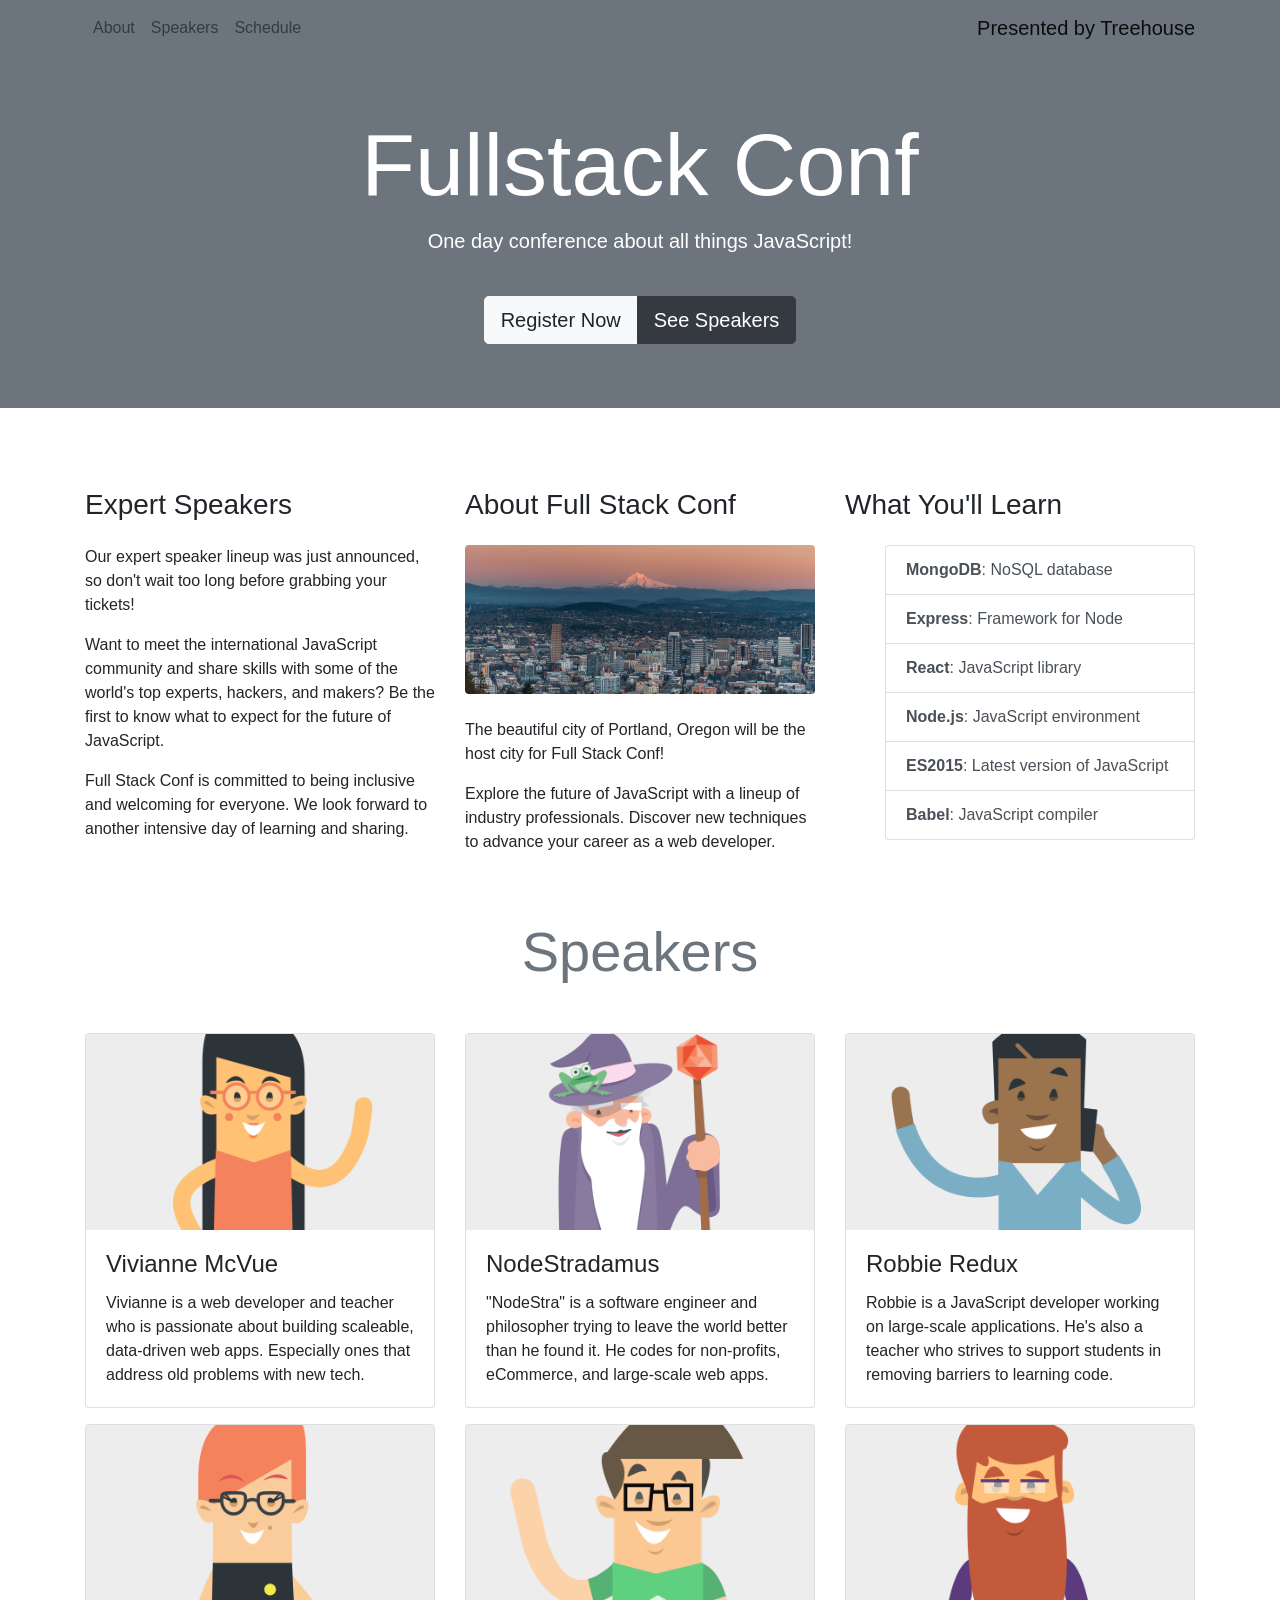
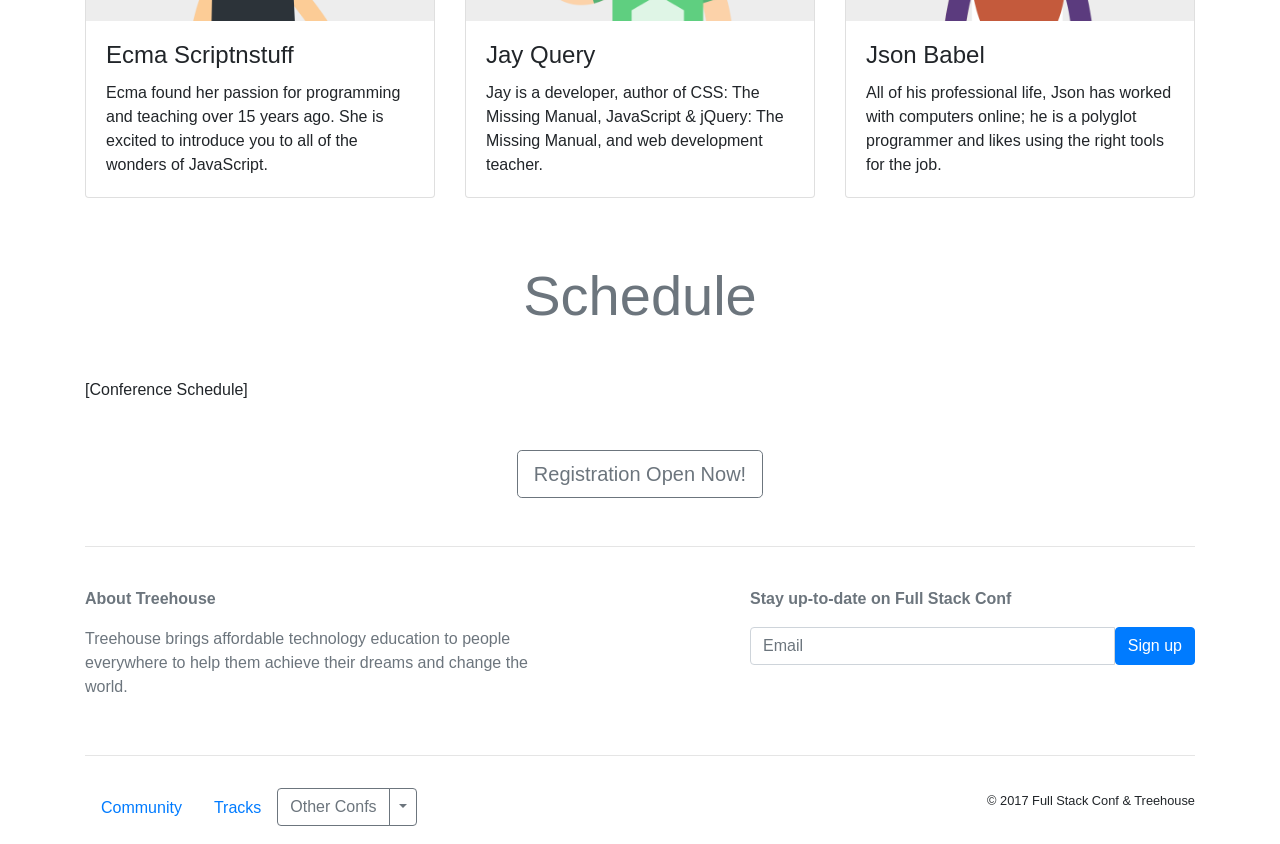
==== index.html @ 9e85b277 "add header & footer nav elements, jumbotron, and speaker cards" ====
<!DOCTYPE html>
<html lang="en">
  <head>
    <title>Full Stack Conf</title>
    <!-- Required meta tags -->
    <meta charset="utf-8">
    <meta name="viewport" content="width=device-width, initial-scale=1, shrink-to-fit=no">
    <link rel="stylesheet" href="https://maxcdn.bootstrapcdn.com/bootstrap/4.0.0/css/bootstrap.min.css" integrity="sha384-Gn5384xqQ1aoWXA+058RXPxPg6fy4IWvTNh0E263XmFcJlSAwiGgFAW/dAiS6JXm" crossorigin="anonymous">
  </head>
  <body>
    <!-- Navbar -->
    <nav class="navbar navbar-expand-lg navbar-light bg-secondary fixed-top">
      <div class="container">
        <a class="navbar-brand order-1 mr-0" href="https://www.teamtreehouse.com" target="_blank">Presented by Treehouse</a>
        <button class="navbar-toggler" type="button" data-toggle="collapse" data-target="#navbarNavAltMarkup" aria-controls="navbarNavAltMarkup" aria-expanded="false" aria-label="Toggle navigation">
          <span class="navbar-toggler-icon"></span>
        </button>
        <div class="collapse navbar-collapse" id="navbarNavAltMarkup">
          <div class="navbar-nav">
            <a class="nav-link" href="#about">About <span class="sr-only">(current)</span></a>
            <a class="nav-link" href="#speakers">Speakers</a>
            <a class="nav-link" href="#schedule">Schedule</a>
          </div>
        </div>
      </div>
    </nav>
    <!-- /navbar -->

    <!-- Jumbotron -->
    <div class="jumbotron jumbotron-fluid bg-secondary text-white">
      <div class="container text-sm-center pt-5">
        <h1 class="display-2">Fullstack Conf</h1>
        <p class="lead">One day conference about all things JavaScript!</p>
        <div class="btn-group mt-4" role="group" aria-label="Callout Butotns">
          <button type="button" class="btn btn-light btn-lg">Register Now</button>
          <a href="#speakers" class="btn btn-dark btn-lg">See Speakers</a>
        </div>
      </div>
    </div>
    <!-- /jumbotron -->

    <div class="container pt-5">
      <!-- About -->
      <div class="row" id="about">
        <div class="col-lg order-lg-2">
          <h3 class="mb-4">About Full Stack Conf</h3>
          <img class="mb-4 img-fluid rounded d-none d-sm-block" src="img/pdx.jpg" alt="portland, or">
          <p>The beautiful city of Portland, Oregon will be the host city for Full Stack Conf!</p>
          <p>Explore the future of JavaScript with a lineup of industry professionals. Discover new techniques to advance your career as a web developer.</p>
        </div>
        <div class="col-lg order-lg-1">
          <h3 class="mb-4">Expert Speakers</h3>
          <p>Our expert speaker lineup was just announced, so don't wait too long before grabbing your tickets!</p>
          <p>Want to meet the international JavaScript community and share skills with some of the world's top experts, hackers, and makers? Be the first to know what to expect for the future of JavaScript.</p>
          <p>Full Stack Conf is committed to being inclusive and welcoming for everyone. We look forward to another intensive day of learning and sharing.</p>
        </div>
        <div class="col-lg order-lg-3">
          <h3 class="mb-4">What You'll Learn</h3>
          <ul>
            <div class="list-group">
              <a href="#" class="list-group-item list-group-item-action"><strong>MongoDB</strong>: NoSQL database</a>
              <a href="#" class="list-group-item list-group-item-action"><strong>Express</strong>: Framework for Node</a>
              <a href="#" class="list-group-item list-group-item-action"><strong>React</strong>: JavaScript library</a>
              <a href="#" class="list-group-item list-group-item-action"><strong>Node.js</strong>: JavaScript environment</a>
              <a href="#" class="list-group-item list-group-item-action"><strong>ES2015</strong>: Latest version of JavaScript</a>
              <a href="#" class="list-group-item list-group-item-action"><strong>Babel</strong>: JavaScript compiler</a>
            </div>
          </ul>
        </div>
      </div> <!-- /about -->

      <!-- Speakers -->
      <h1 id="speakers" class="display-4 text-center text-muted my-5">Speakers</h1>
      <div class="row">
        <div class="col-md-6 col-lg-4">
          <div class="card mb-3">
            <img src="img/vivianne.png" class="card-img-top" alt="vivianne">
            <div class="card-body">
              <h4 class="card-title">Vivianne McVue</h5>
              <p class="card-text">Vivianne is a web developer and teacher who is passionate about building scaleable, data-driven web apps. Especially ones that address old problems with new tech.</p>
            </div>
          </div>
        </div>
      
        <div class="col-md-6 col-lg-4">
          <div class="card mb-3">
            <img src="img/nodestradamus.png" class="card-img-top" alt="nodestradamus">
            <div class="card-body">
              <h4 class="card-title">NodeStradamus</h4>
              <p class="card-text">"NodeStra" is a software engineer and philosopher trying to leave the world better than he found it. He codes for non-profits, eCommerce, and large-scale web apps.</p>
            </div>
          </div>
        </div>
      
        <div class="col-md-6 col-lg-4">
          <div class="card mb-3">
            <img src="img/robbie.png" class="card-img-top" alt="robbie">
            <div class="card-body">
              <h4 class="card-title">Robbie Redux</h4>
              <p class="card-text">Robbie is a JavaScript developer working on large-scale applications. He's also a teacher who strives to support students in removing barriers to learning code.</p>
            </div>
          </div>
        </div>
      
        <div class="col-md-6 col-lg-4">
          <div class="card mb-3">
            <img src="img/ecma.png" class="card-img-top" alt="ecma">
            <div class="card-body">
              <h4 class="card-title">Ecma Scriptnstuff</h4>
              <p class="card-text">Ecma found her passion for programming and teaching over 15 years ago. She is excited to introduce you to all of the wonders of JavaScript.</p>
            </div>
          </div>
        </div>
      
        <div class="col-md-6 col-lg-4">
          <div class="card mb-3">
            <img src="img/jay.png" class="card-img-top" alt="jay">
            <div class="card-body">
              <h4 class="card-title">Jay Query</h4>
              <p class="card-text">Jay is a developer, author of CSS: The Missing Manual, JavaScript &amp; jQuery: The Missing Manual, and web development teacher.</p>
            </div>
          </div>
        </div>
      
        <div class="col-md-6 col-lg-4">
          <div class="card mb-3">
            <img src="img/json.png" class="card-img-top" alt="json">
            <div class="card-body">
              <h4 class="card-title">Json Babel</h4>
              <p class="card-text">All of his professional life, Json has worked with computers online; he is a polyglot programmer and likes using the right tools for the job.</p>
            </div>
          </div>
        </div>
      </div>
      <!-- /speakers -->

      <!-- Schedule -->
      <h1 class="display-4 text-center text-muted my-5">Schedule</h1>
      [Conference Schedule]
      <!-- /schedule -->

      <!-- Callout Button -->
      <button type="button" class="btn btn-outline-secondary btn-lg d-block mx-auto my-5">Registration Open Now!</button>

      <!-- Signup Form -->
      <hr>
      <div class="row py-4 text-muted">
        <div class="col-md col-xl-5">
          <p><strong>About Treehouse</strong></p>
          <p>Treehouse brings affordable technology education to people everywhere to help them achieve their dreams and change the world.</p>
        </div>
        <div class="col-md col-xl-5 ml-auto">
          <p><strong>Stay up-to-date on Full Stack Conf</strong></p>
          <div class="input-group">
            <input type="text" class="form-control" placeholder="Email">
            <span class="input-group-btn">
              <button class="btn btn-primary" type="button">Sign up</button>
            </span>
          </div>
        </div>
      </div>
      <hr><!-- /signup form -->

      <!-- Footer -->
      <div class="row py-3">
        <div class="col-md-7">
          <ul class="nav">
            <li class="nav-item">
              <a class="nav-link" href="#">Community</a>
            </li>
            <li class="nav-item">
              <a class="nav-link" href="#">Tracks</a>
            </li>
            <li class="nav-item">
              <div class="btn-group">
                <button type="button" class="btn btn-outline-secondary">Other Confs</button>
                <button type="button" class="btn btn-outline-secondary dropdown-toggle dropdown-toggle-split" data-toggle="dropdown" aria-haspopup="true" aria-expanded="false">
                  <span class="sr-only">Toggle Dropdown</span>
                </button>
                <div class="dropdown-menu">
                  <a class="dropdown-item" href="#">Accessibility Conf</a>
                  <a class="dropdown-item" href="#">CSS & Sass Conf</a>
                  <a class="dropdown-item" href="#">Python Conf</a>
                  <a class="dropdown-item" href="#">React Conf</a>
                </div>
              </div>
            </li>
          </ul>
        </div>
        <div class="col-md text-md-right">
          <small>&copy; 2017 Full Stack Conf &amp; Treehouse</small>
        </div>
      </div>
      <!-- /footer -->
    </div> <!-- /.container -->

    <!-- Optional JavaScript -->
    <!-- jQuery first, then Popper.js, then Bootstrap JS -->
    <script src="https://code.jquery.com/jquery-3.2.1.slim.min.js" integrity="sha384-KJ3o2DKtIkvYIK3UENzmM7KCkRr/rE9/Qpg6aAZGJwFDMVNA/GpGFF93hXpG5KkN" crossorigin="anonymous"></script>
    <script src="https://cdnjs.cloudflare.com/ajax/libs/popper.js/1.12.9/umd/popper.min.js" integrity="sha384-ApNbgh9B+Y1QKtv3Rn7W3mgPxhU9K/ScQsAP7hUibX39j7fakFPskvXusvfa0b4Q" crossorigin="anonymous"></script>
    <script src="https://maxcdn.bootstrapcdn.com/bootstrap/4.0.0/js/bootstrap.min.js" integrity="sha384-JZR6Spejh4U02d8jOt6vLEHfe/JQGiRRSQQxSfFWpi1MquVdAyjUar5+76PVCmYl" crossorigin="anonymous"></script> 
  </body>
</html>
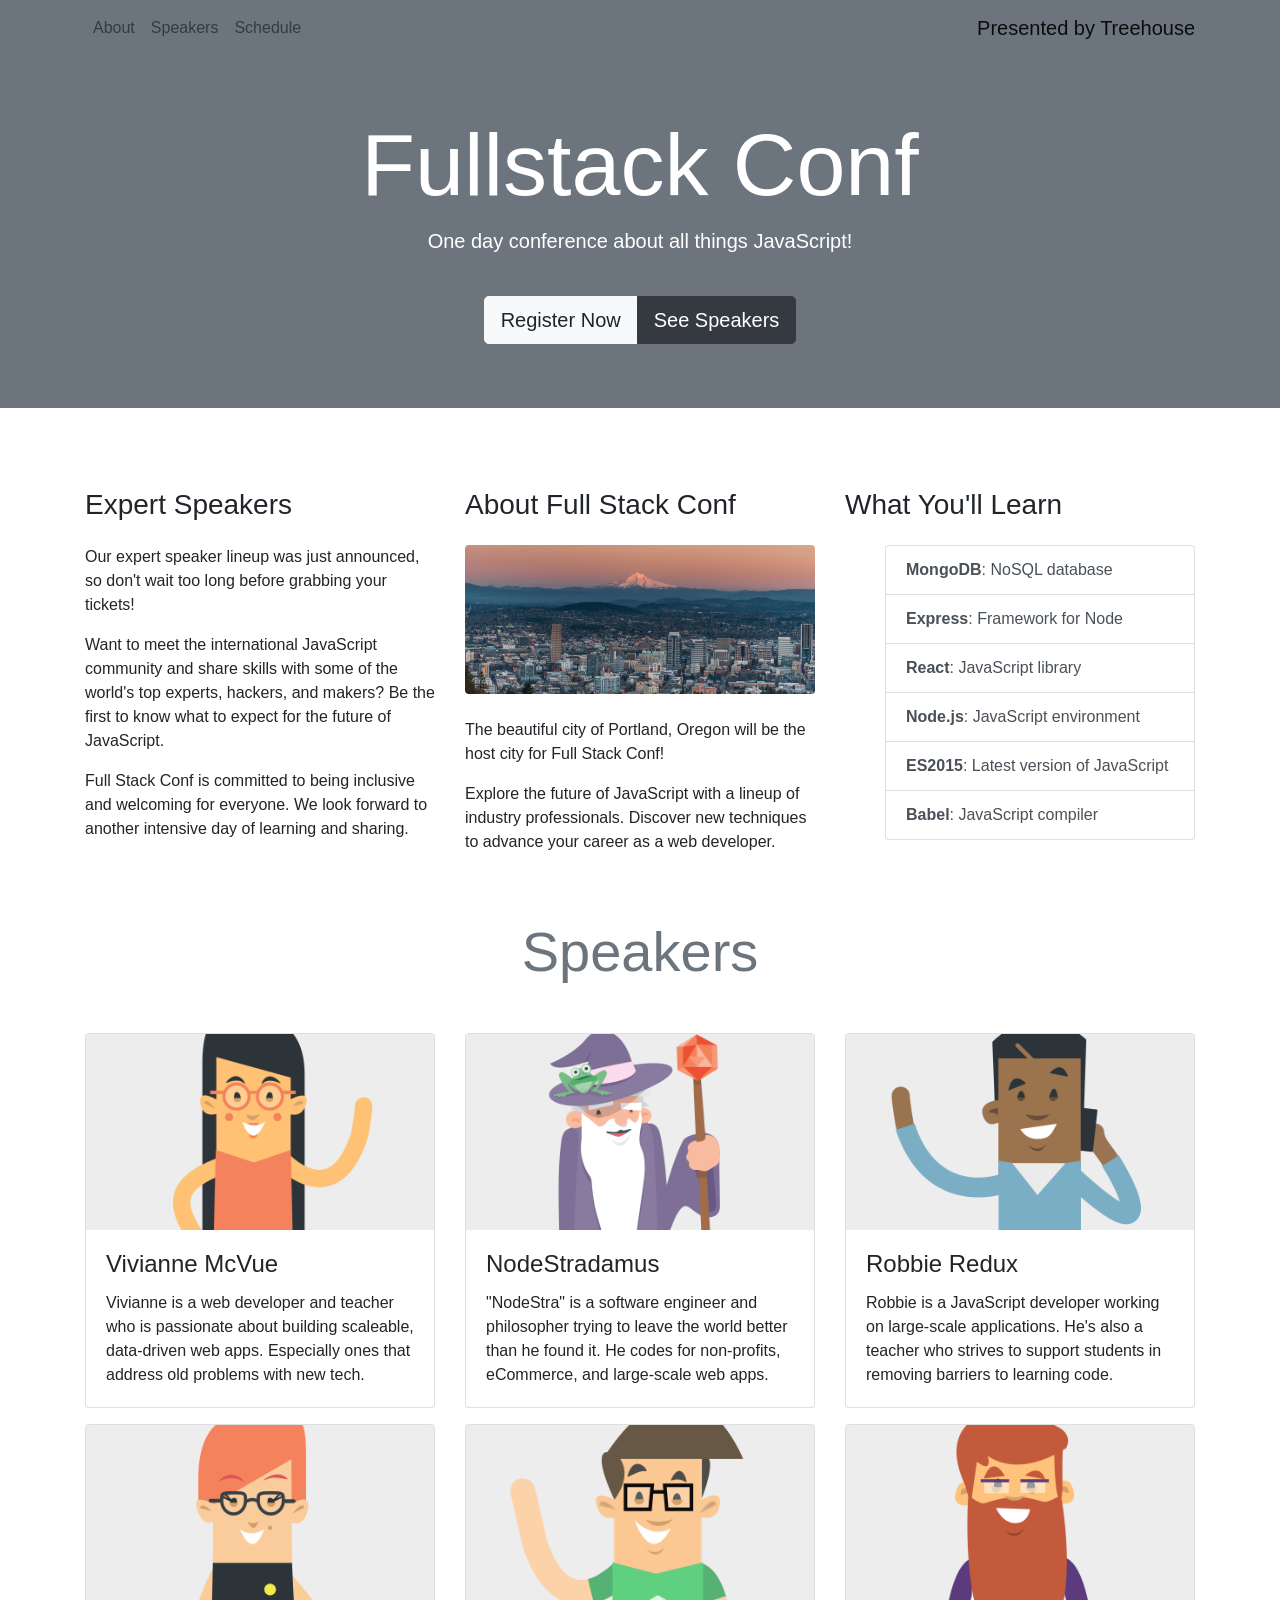
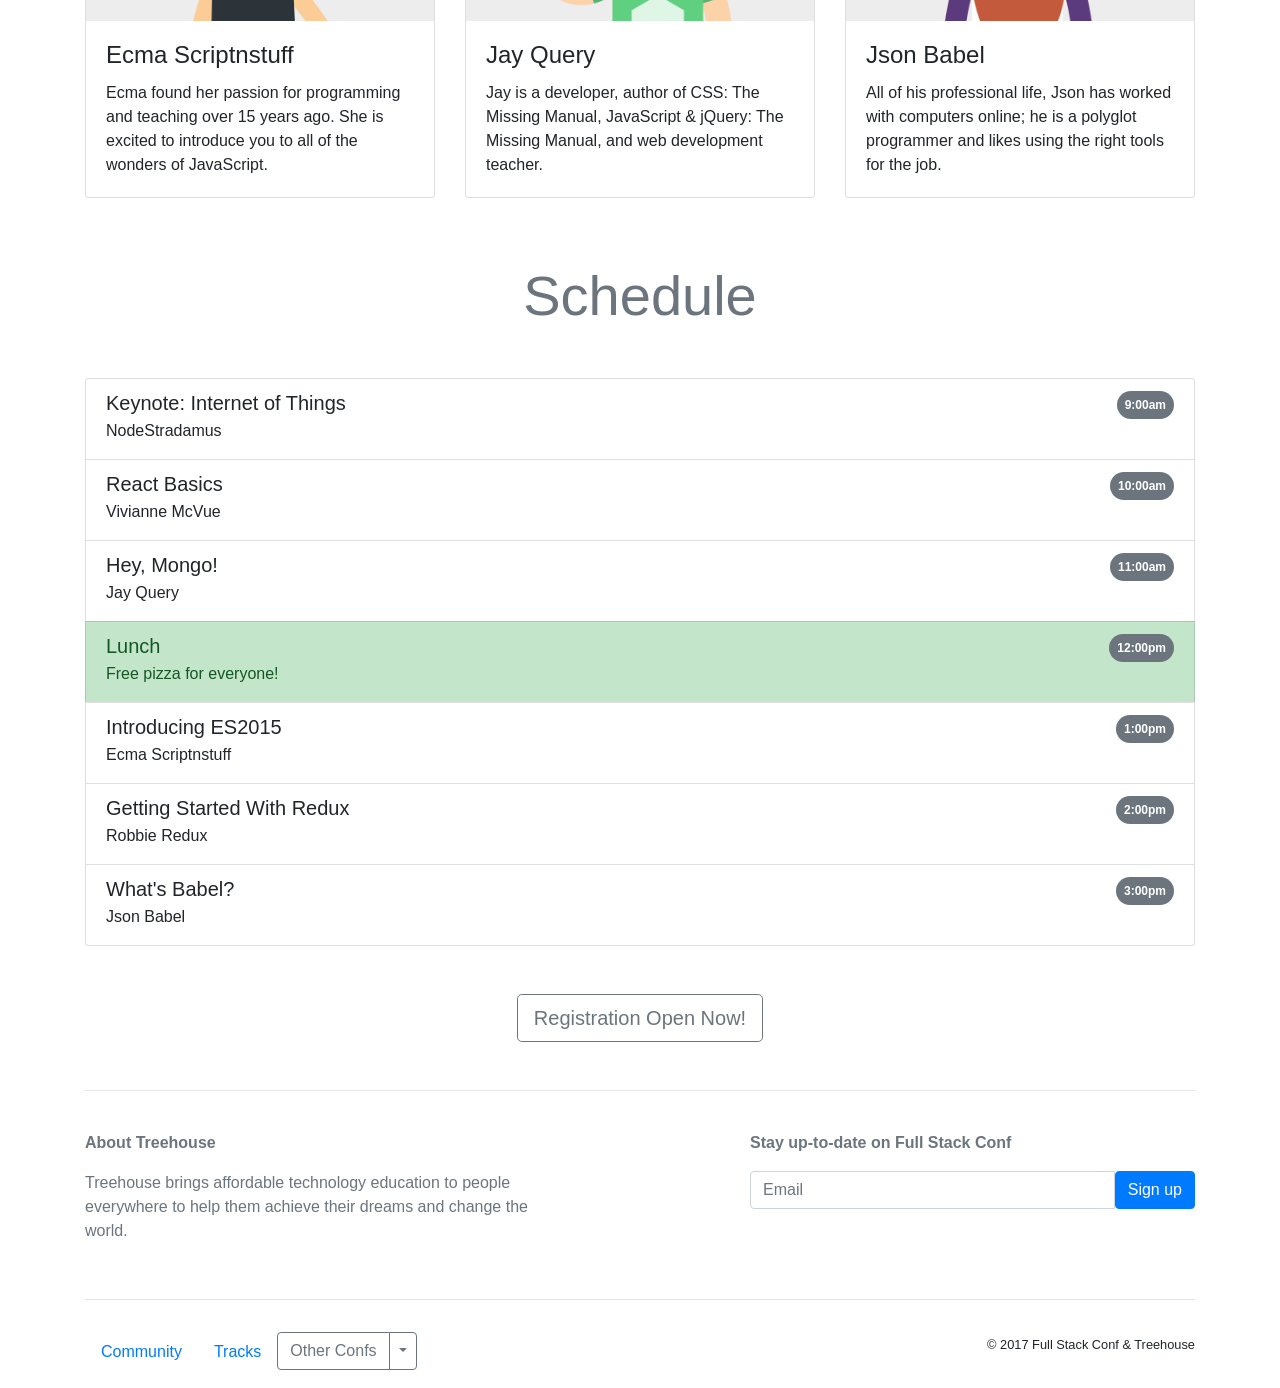
==== commit 9126325d: "add schedule and markup for modal" ====
--- a/index.html
+++ b/index.html
@@ -32,7 +32,7 @@
         <h1 class="display-2">Fullstack Conf</h1>
         <p class="lead">One day conference about all things JavaScript!</p>
         <div class="btn-group mt-4" role="group" aria-label="Callout Butotns">
-          <button type="button" class="btn btn-light btn-lg">Register Now</button>
+          <button type="button" class="btn btn-light btn-lg" data-toggle="modal" data-target="#register">Register Now</button>
           <a href="#speakers" class="btn btn-dark btn-lg">See Speakers</a>
         </div>
       </div>
@@ -136,11 +136,63 @@
 
       <!-- Schedule -->
       <h1 class="display-4 text-center text-muted my-5">Schedule</h1>
-      [Conference Schedule]
+      
+      <ul class="list-group">
+        <li class="list-group-item">
+          <div class="d-flex justify-content-between">
+            <h5 class="mb-1">Keynote: Internet of Things</h5>
+            <span class="badge badge-pill badge-secondary p-2">9:00am</span>
+          </div>
+          <p class="mb-1">NodeStradamus</p>
+        </li>
+        <li class="list-group-item">
+          <div class="d-flex justify-content-between">
+            <h5 class="mb-1">React Basics</h5>
+            <span class="badge badge-pill badge-secondary p-2">10:00am</span>
+          </div>
+          <p class="mb-1">Vivianne McVue</p>
+        </li>
+        <li class="list-group-item">
+          <div class="d-flex justify-content-between">
+            <h5 class="mb-1">Hey, Mongo!</h5>
+            <span class="badge badge-pill badge-secondary p-2">11:00am</span>
+          </div>
+          <p class="mb-1">Jay Query</p>
+        </li>
+        <li class="list-group-item list-group-item-success">
+          <div class="d-flex justify-content-between">
+            <h5 class="mb-1">Lunch</h5>
+            <span class="badge badge-pill badge-secondary p-2">12:00pm</span>
+          </div>
+          <p class="mb-1">Free pizza for everyone!</p>
+        </li>
+        <li class="list-group-item">
+          <div class="d-flex justify-content-between">
+            <h5 class="mb-1">Introducing ES2015</h5>
+            <span class="badge badge-pill badge-secondary p-2">1:00pm</span>
+          </div>
+          <p class="mb-1">Ecma Scriptnstuff</p>
+        </li> 
+        <li class="list-group-item">
+          <div class="d-flex justify-content-between">
+            <h5 class="mb-1">Getting Started With Redux</h5>
+            <span class="badge badge-pill badge-secondary p-2">2:00pm</span>
+          </div>
+          <p class="mb-1">Robbie Redux</p>
+        </li> 
+        <li class="list-group-item">
+          <div class="d-flex justify-content-between">
+            <h5 class="mb-1">What's Babel?</h5>
+            <span class="badge badge-pill badge-secondary p-2">3:00pm</span>
+          </div>
+          <p class="mb-1">Json Babel</p>
+        </li>        
+      </ul>
+      </ul>
       <!-- /schedule -->
 
       <!-- Callout Button -->
-      <button type="button" class="btn btn-outline-secondary btn-lg d-block mx-auto my-5">Registration Open Now!</button>
+      <button type="button" class="btn btn-outline-secondary btn-lg d-block mx-auto my-5" data-toggle="modal" data-target="#register">Registration Open Now!</button>
 
       <!-- Signup Form -->
       <hr>
@@ -194,6 +246,30 @@
       <!-- /footer -->
     </div> <!-- /.container -->
 
+    <!-- =================== 
+         Form Modal
+         ==================== -->
+
+    <div class="modal fade" id="register" tabindex="-1" aria-labelledby="register form" aria-hidden="true">
+    <div class="modal-dialog">
+      <div class="modal-content">
+        <div class="modal-header">
+          <h5 class="modal-title" id="exampleModalLabel">Register for Fullstack Conf</h5>
+          <button type="button" class="close" data-dismiss="modal" aria-label="Close">
+            <span aria-hidden="true">&times;</span>
+          </button>
+        </div>
+        <div class="modal-body">
+          Form Goes Here
+        </div>
+        <div class="modal-footer">
+          <button type="button" class="btn btn-secondary" data-dismiss="modal">Close</button>
+          <button type="button" class="btn btn-primary">Save changes</button>
+        </div>
+      </div>
+    </div>
+  </div>
+
     <!-- Optional JavaScript -->
     <!-- jQuery first, then Popper.js, then Bootstrap JS -->
     <script src="https://code.jquery.com/jquery-3.2.1.slim.min.js" integrity="sha384-KJ3o2DKtIkvYIK3UENzmM7KCkRr/rE9/Qpg6aAZGJwFDMVNA/GpGFF93hXpG5KkN" crossorigin="anonymous"></script>
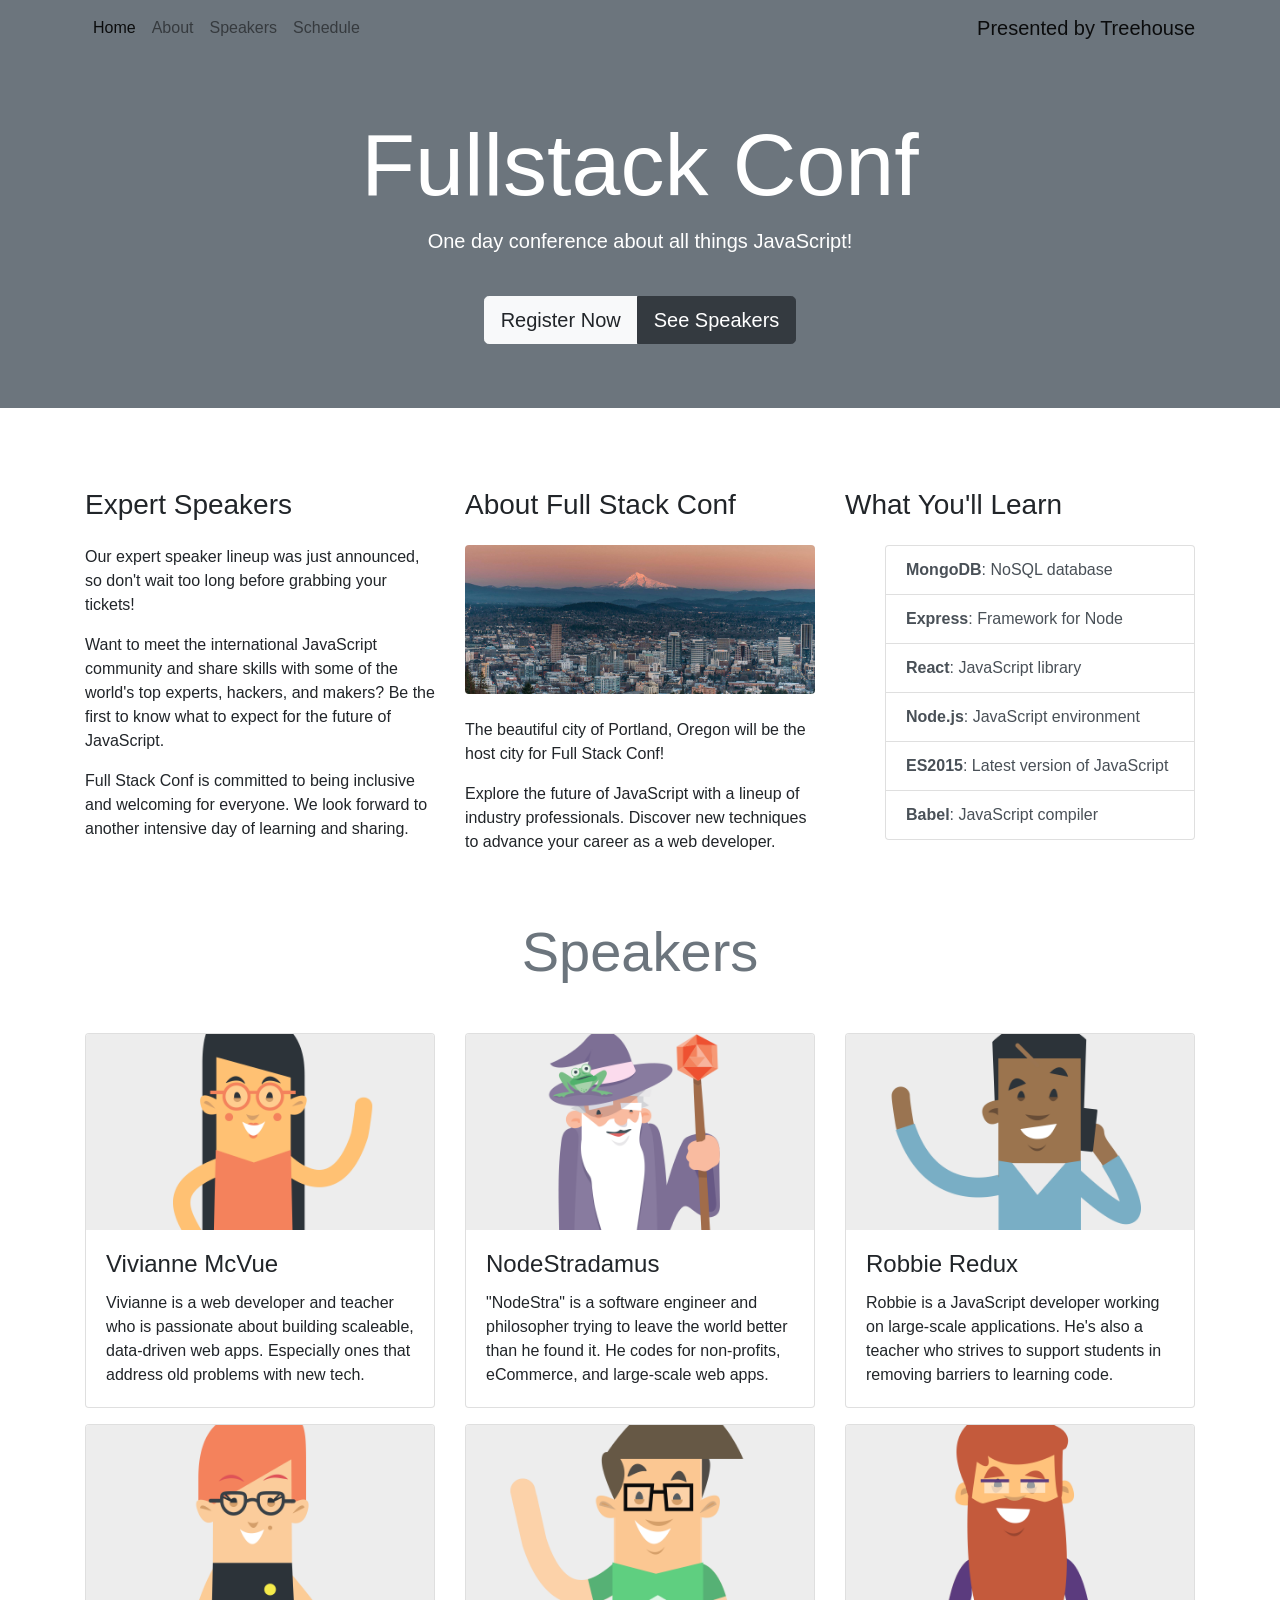
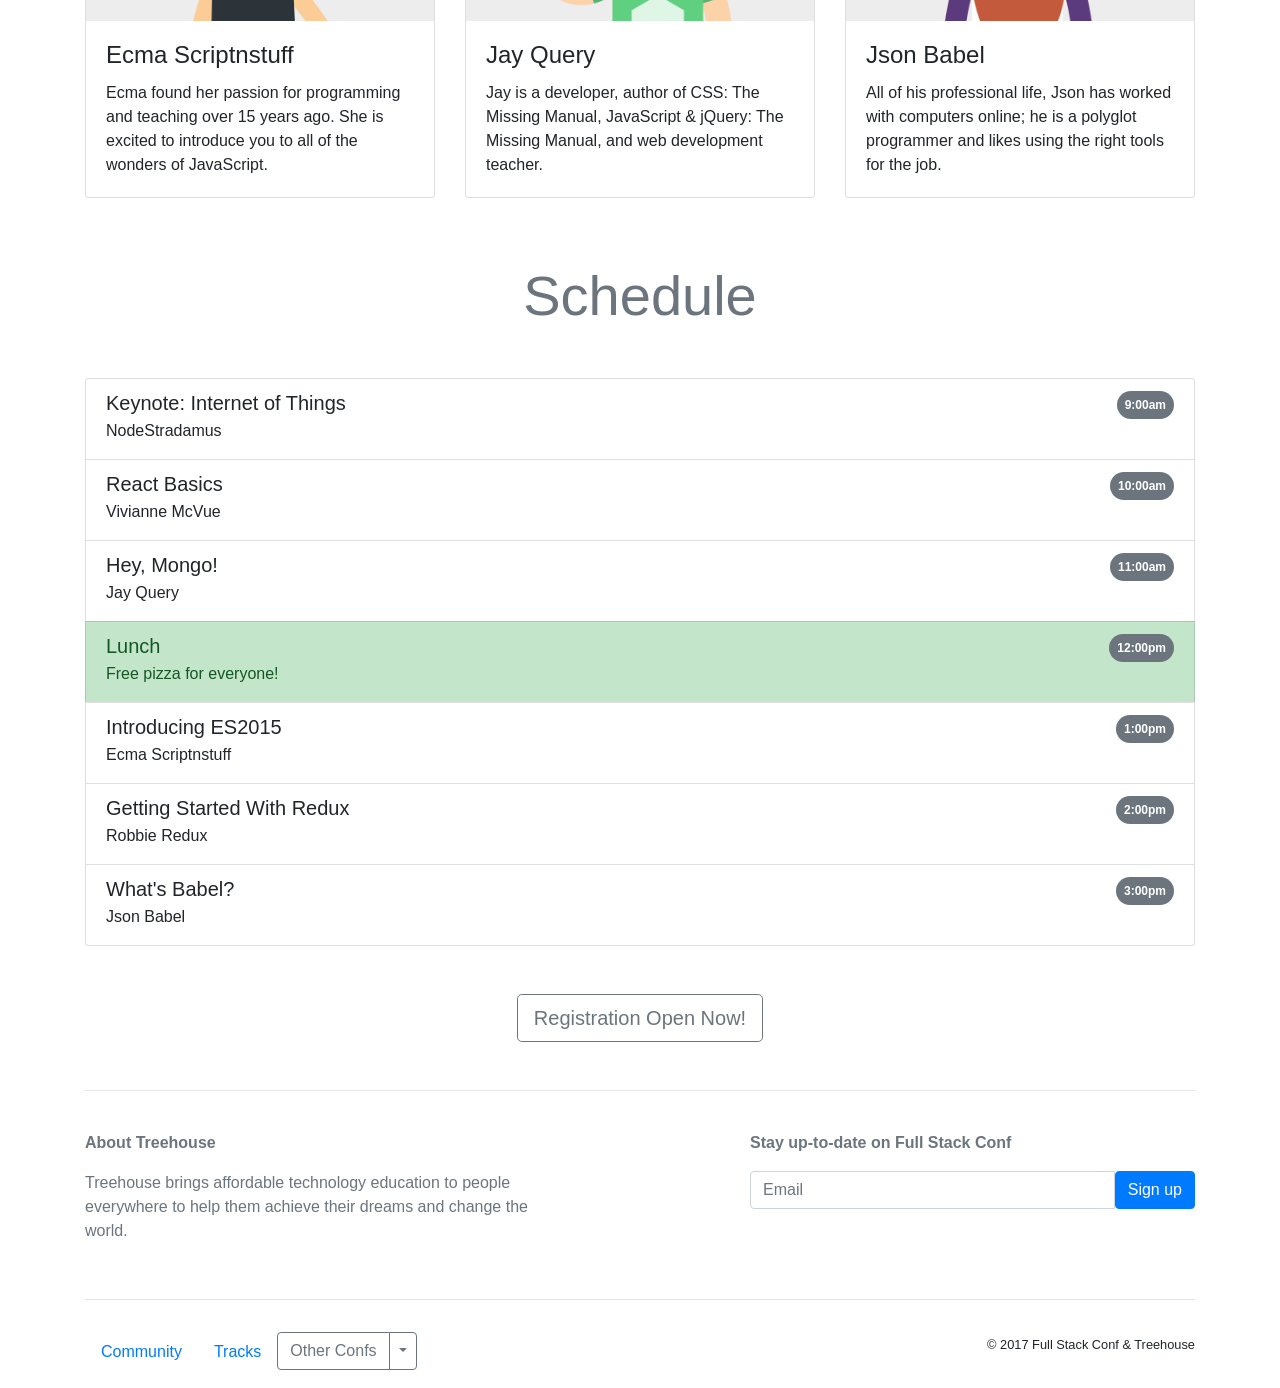
==== commit 93b3c974: "add scrollspy and basic registration inputs" ====
--- a/index.html
+++ b/index.html
@@ -7,7 +7,7 @@
     <meta name="viewport" content="width=device-width, initial-scale=1, shrink-to-fit=no">
     <link rel="stylesheet" href="https://maxcdn.bootstrapcdn.com/bootstrap/4.0.0/css/bootstrap.min.css" integrity="sha384-Gn5384xqQ1aoWXA+058RXPxPg6fy4IWvTNh0E263XmFcJlSAwiGgFAW/dAiS6JXm" crossorigin="anonymous">
   </head>
-  <body>
+  <body id="home" data-spy="scroll" data-target=".navbar" data-offset="100">
     <!-- Navbar -->
     <nav class="navbar navbar-expand-lg navbar-light bg-secondary fixed-top">
       <div class="container">
@@ -17,7 +17,8 @@
         </button>
         <div class="collapse navbar-collapse" id="navbarNavAltMarkup">
           <div class="navbar-nav">
-            <a class="nav-link" href="#about">About <span class="sr-only">(current)</span></a>
+            <a class="nav-link" href="#home">Home<span class="sr-only">(current)</span></a>
+            <a class="nav-link" href="#about">About</a>
             <a class="nav-link" href="#speakers">Speakers</a>
             <a class="nav-link" href="#schedule">Schedule</a>
           </div>
@@ -135,7 +136,7 @@
       <!-- /speakers -->
 
       <!-- Schedule -->
-      <h1 class="display-4 text-center text-muted my-5">Schedule</h1>
+      <h1 id="schedule" class="display-4 text-center text-muted my-5">Schedule</h1>
       
       <ul class="list-group">
         <li class="list-group-item">
@@ -260,11 +261,30 @@
           </button>
         </div>
         <div class="modal-body">
-          Form Goes Here
-        </div>
-        <div class="modal-footer">
-          <button type="button" class="btn btn-secondary" data-dismiss="modal">Close</button>
-          <button type="button" class="btn btn-primary">Save changes</button>
+          <!-- Registration Form -->
+          <form>
+            <h5 class="mb-4">Basic Info</h5>
+            <div class="form-group">
+              <label class="form-control-label sr-only" for="name">Name</label>
+              <input type="text" class="form-control" id="name" placeholder="Name">
+            </div>
+            <div class="form-group">
+              <label class="form-control-label sr-only" for="email">Email</label>
+              <input type="text" class="form-control" id="email" placeholder="Email">
+            </div>
+            <div class="form-group">
+              <label class="form-control-label sr-only" for="role">Role</label>
+              <select id="role" class="form-control custom-select">
+                <option value="" disabled selected>Select your current role...</option>
+                <option value="full stack js developer">Full Stack JavaScript Developer</option>
+                <option value="front end developer">Front End Developer</option>
+                <option value="back end developer">Back End Developer</option>
+                <option value="designer">Designer</option>
+                <option value="student">Student</option> 
+              </select>
+            </div>
+          </form>
+          <!-- /registration form -->
         </div>
       </div>
     </div>
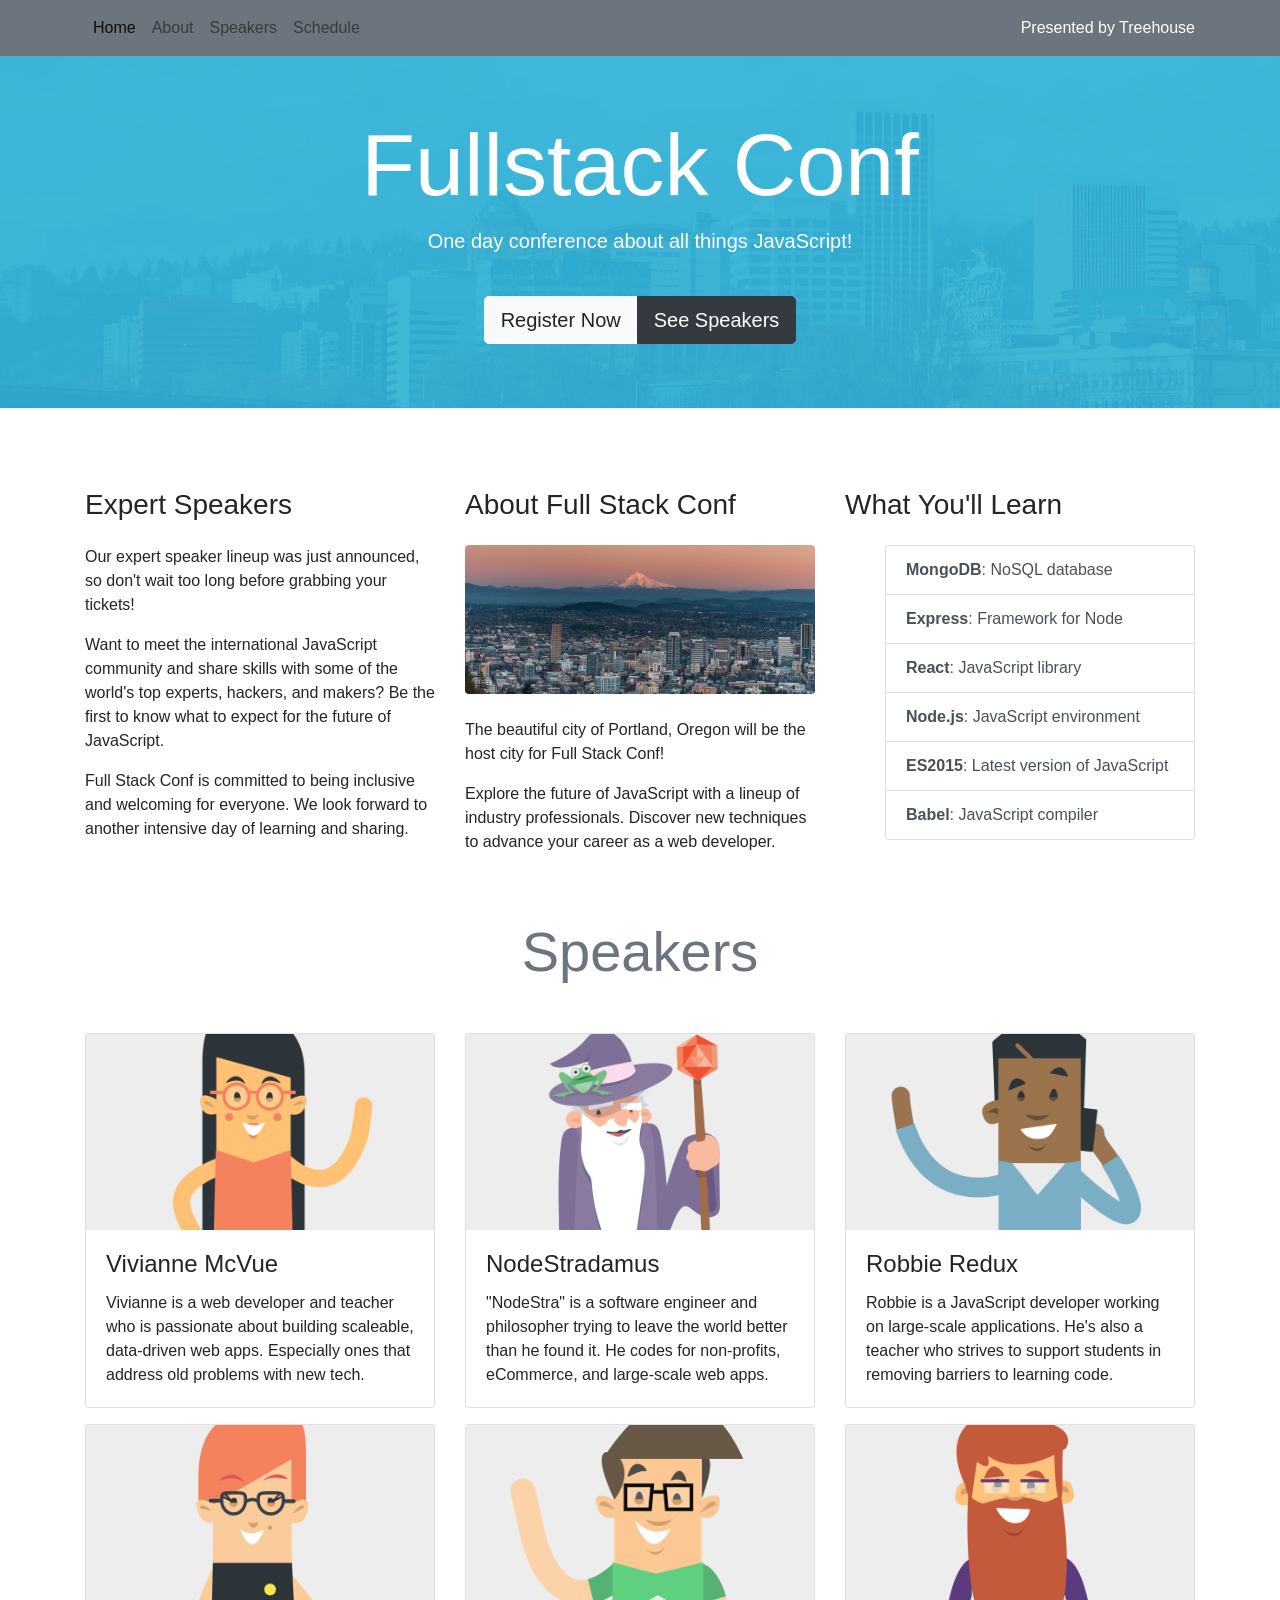
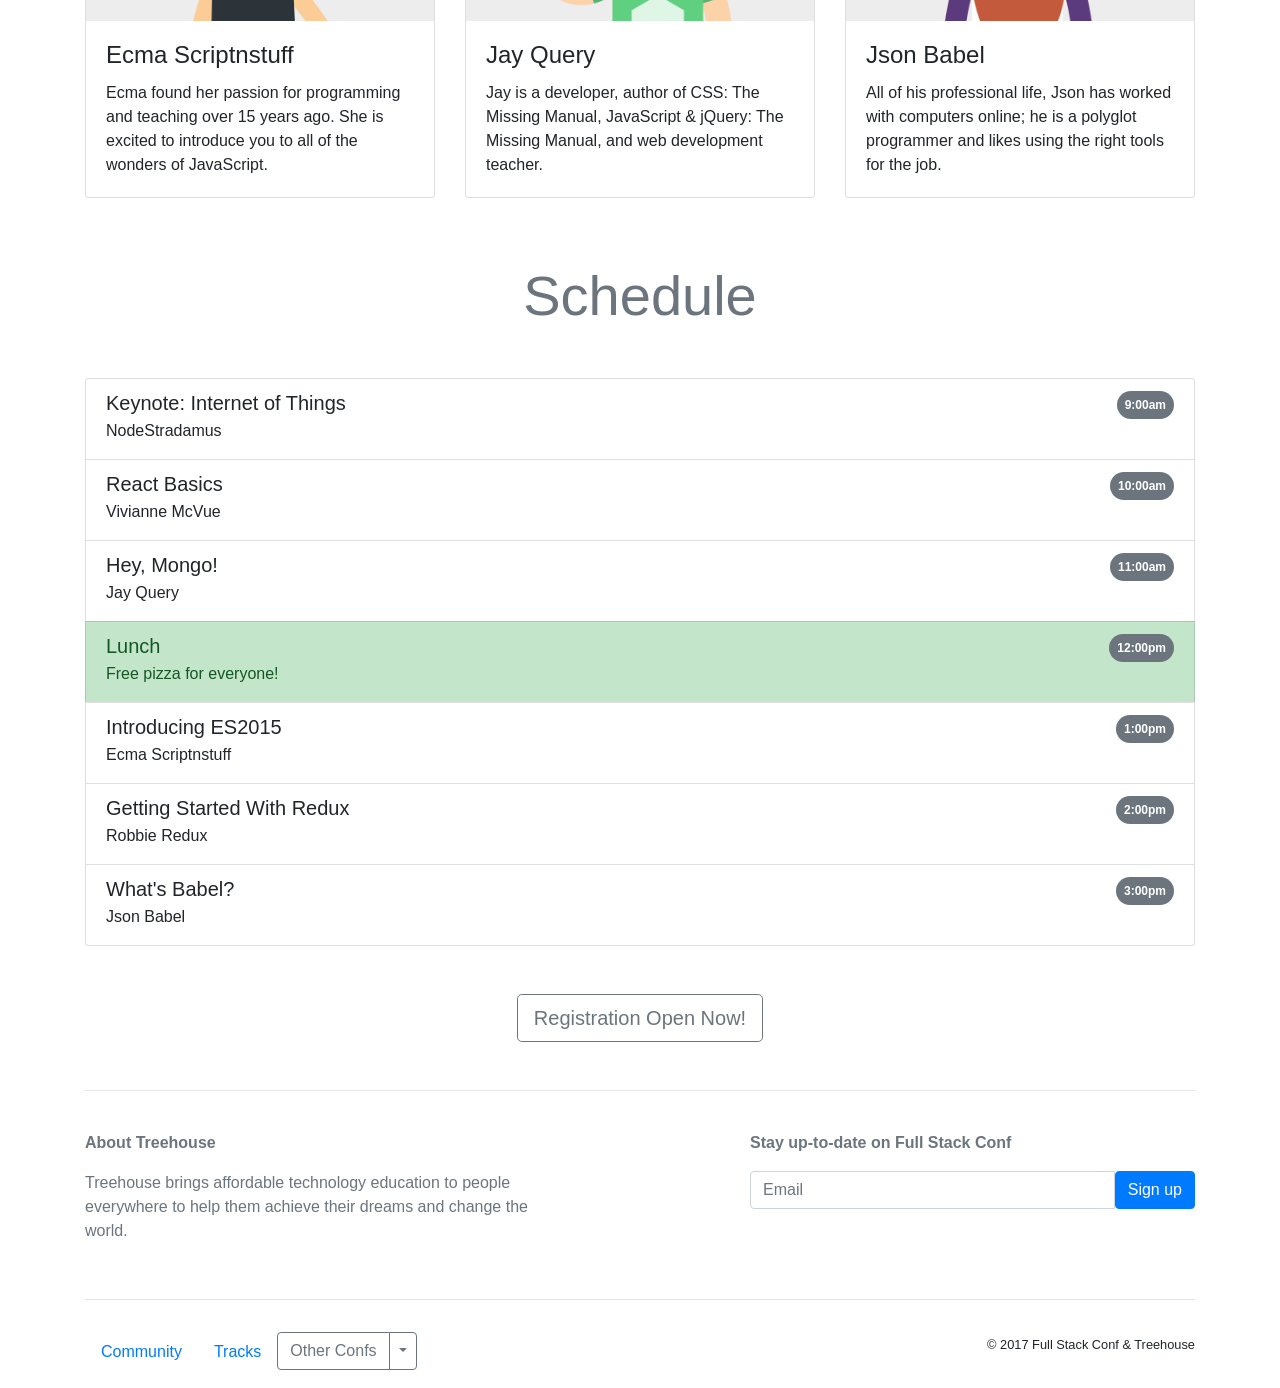
==== commit b91041bd: "add custom css stylesheet" ====
--- a/index.html
+++ b/index.html
@@ -6,6 +6,7 @@
     <meta charset="utf-8">
     <meta name="viewport" content="width=device-width, initial-scale=1, shrink-to-fit=no">
     <link rel="stylesheet" href="https://maxcdn.bootstrapcdn.com/bootstrap/4.0.0/css/bootstrap.min.css" integrity="sha384-Gn5384xqQ1aoWXA+058RXPxPg6fy4IWvTNh0E263XmFcJlSAwiGgFAW/dAiS6JXm" crossorigin="anonymous">
+    <link rel="stylesheet" href="css/custom.css">
   </head>
   <body id="home" data-spy="scroll" data-target=".navbar" data-offset="100">
     <!-- Navbar -->
@@ -254,7 +255,7 @@
     <div class="modal fade" id="register" tabindex="-1" aria-labelledby="register form" aria-hidden="true">
     <div class="modal-dialog">
       <div class="modal-content">
-        <div class="modal-header">
+        <div class="modal-header bg-secondary text-white">
           <h5 class="modal-title" id="exampleModalLabel">Register for Fullstack Conf</h5>
           <button type="button" class="close" data-dismiss="modal" aria-label="Close">
             <span aria-hidden="true">&times;</span>
@@ -263,6 +264,12 @@
         <div class="modal-body">
           <!-- Registration Form -->
           <form>
+            <div class="alert alert-danger alert-dismissible fade show" role="alert">
+              Early Bird registration ends in <strong>2</strong> days!
+              <button type="button" class="close" data-dismiss="alert" aria-label="Close">
+                <span aria-hidden="true">&times;</span>
+              </button>
+            </div>
             <h5 class="mb-4">Basic Info</h5>
             <div class="form-group">
               <label class="form-control-label sr-only" for="name">Name</label>
@@ -283,6 +290,85 @@
                 <option value="student">Student</option> 
               </select>
             </div>
+            
+            <hr class="my-4">
+            <h5 class="mb-4">Which topics are you most interested in?</h5>
+            <div class="form-check">
+              <div class="custom-control custom-checkbox">
+                <input type="checkbox" class="custom-control-input" id="frameworks">
+                <label class="custom-control-label" for="frameworks">JavaScript Frameworks</label>
+              </div>
+              <div class="custom-control custom-checkbox">
+                <input type="checkbox" class="custom-control-input" id="libraries">
+                <label class="custom-control-label" for="libraries">JavaScript Libraries</label>
+              </div>
+              <div class="custom-control custom-checkbox">
+                <input type="checkbox" class="custom-control-input" id="node">
+                <label class="custom-control-label" for="node">Node.js</label>
+              </div>
+              <div class="custom-control custom-checkbox">
+                <input type="checkbox" class="custom-control-input" id="tools">
+                <label class="custom-control-label" for="tools">Build Tools</label>
+              </div>
+              <div class="custom-control custom-checkbox">
+                <input type="checkbox" class="custom-control-input" id="es">
+                <label class="custom-control-label" for="es">EcmaScript2019</label>
+              </div>
+            </div>
+
+            <hr class="mb-4">
+            <h5 class="mb-4">Payment Info</h5>
+
+            <div class="form-row">
+              <div class="col-lg-6 form-group">
+                <label for="cc-num">Card Number:</label>
+                <input class="form-control" id="cc-num" type="text">
+              </div>
+            
+              <div class="col-lg form-group">
+                <label for="zip">Zip Code:</label>
+                <input class="form-control" id="zip" type="text">
+              </div>
+            
+              <div class="col-lg form-group">
+                <label for="cvv">CVV:</label>
+                <input class="form-control" id="cvv" type="text">
+              </div>
+            </div>
+
+            <div class="form-row">
+              <label class="col-lg-12">Expiration Date:</label>
+
+              <div class="form-group col-lg-8">
+                <select class="custom-select form-control" id="exp-month">
+                  <option value="1">1 - January</option>
+                  <option value="2">2 - February</option>
+                  <option value="3">3 - March</option>
+                  <option value="4">4 - April</option>
+                  <option value="5">5 - May</option>
+                  <option value="6">6 - June</option>
+                  <option value="7">7 - July</option>
+                  <option value="8">8 - August</option>
+                  <option value="9">9 - September</option>
+                  <option value="10">10 - October</option>
+                  <option value="11">11 - November</option> 
+                  <option value="12">12 - December</option>
+                </select> 
+              </div>
+
+              <div class="form-group">
+                <select class="custom-select form-control" id="exp-year">
+                  <option value="2016">2016</option>
+                  <option value="2017">2017</option>
+                  <option value="2018">2018</option>
+                  <option value="2019">2019</option>
+                  <option value="2020">2020</option>
+                </select>  
+              </div>
+            </div>
+
+            <hr class="mb-4">
+            <button type="submit" class="btn btn-primary btn-lg">Register</button>
           </form>
           <!-- /registration form -->
         </div>
--- a/css/custom.css
+++ b/css/custom.css
@@ -0,0 +1,9 @@
+.navbar .navbar-brand {
+	color: white;
+	font-size: 1rem;
+}
+
+.jumbotron {
+	background-image: url('../img/jumbo-bg.jpg');
+	background-size: cover;
+}
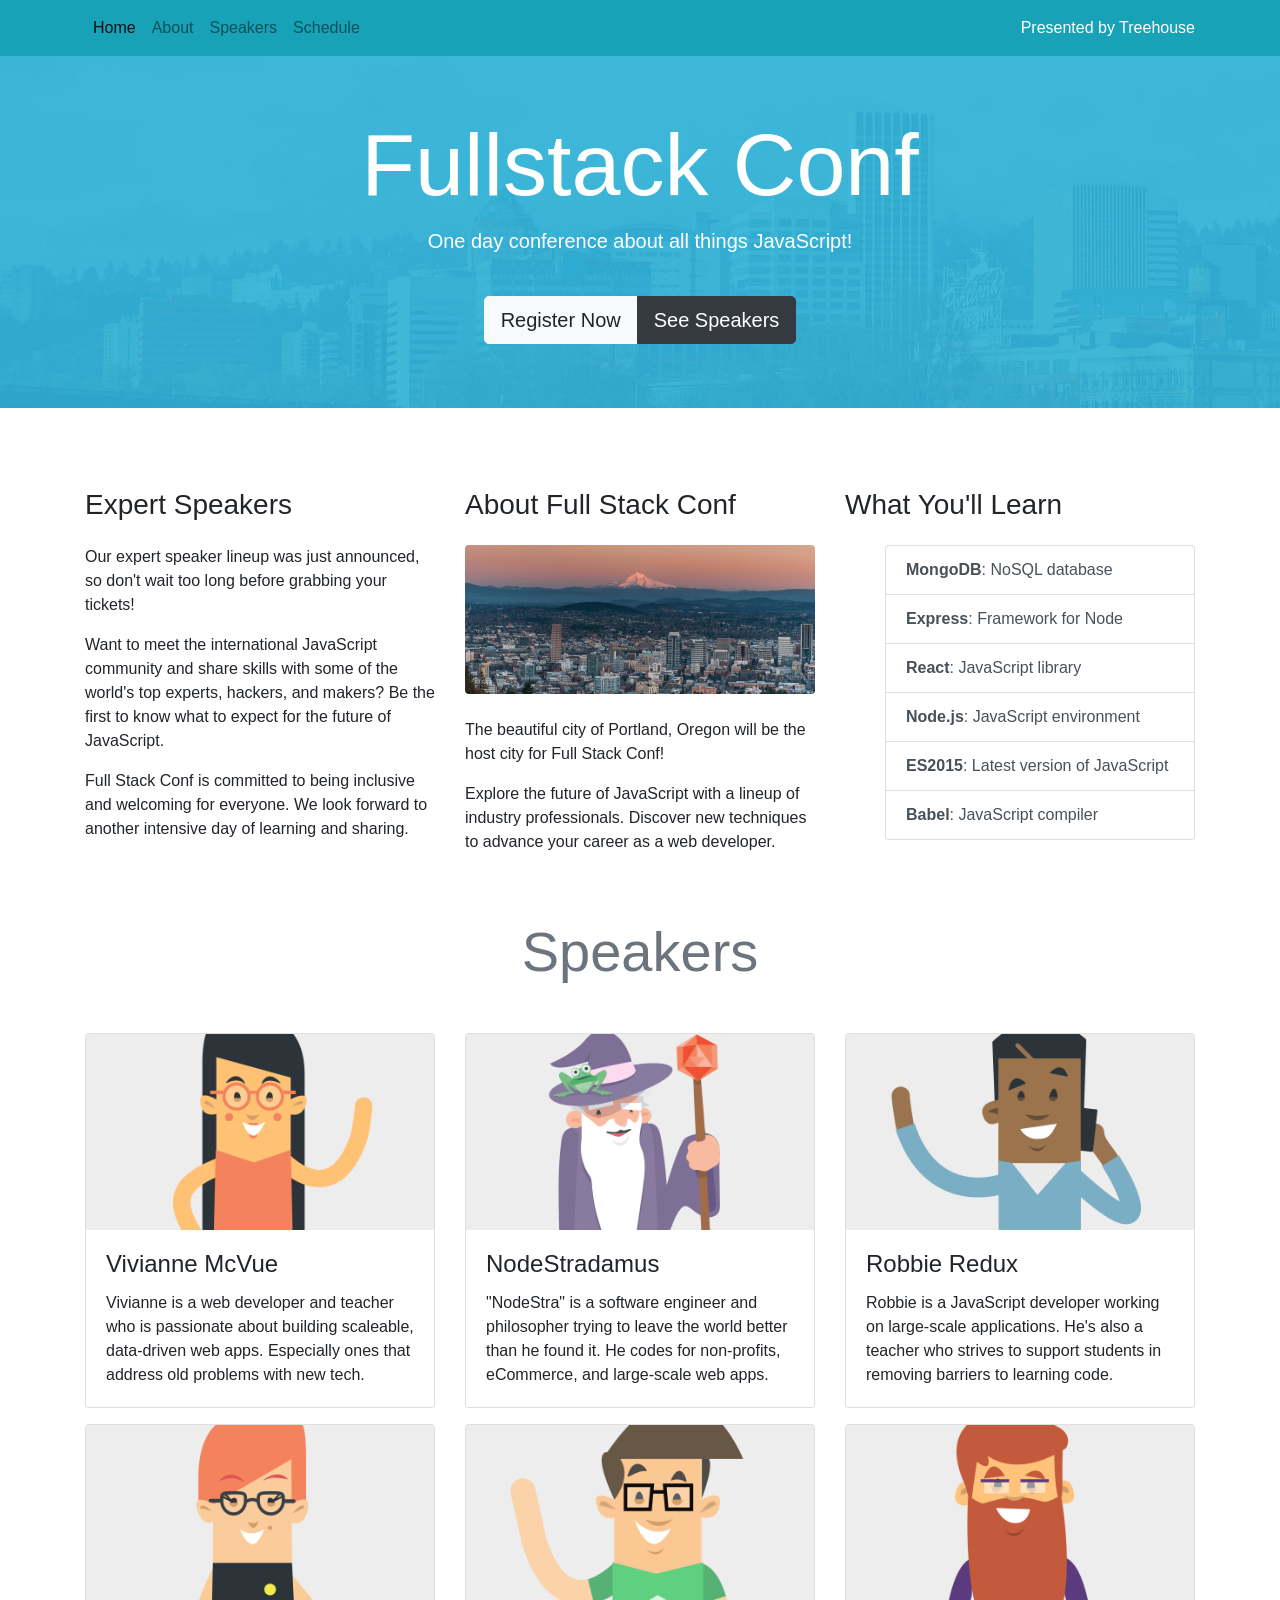
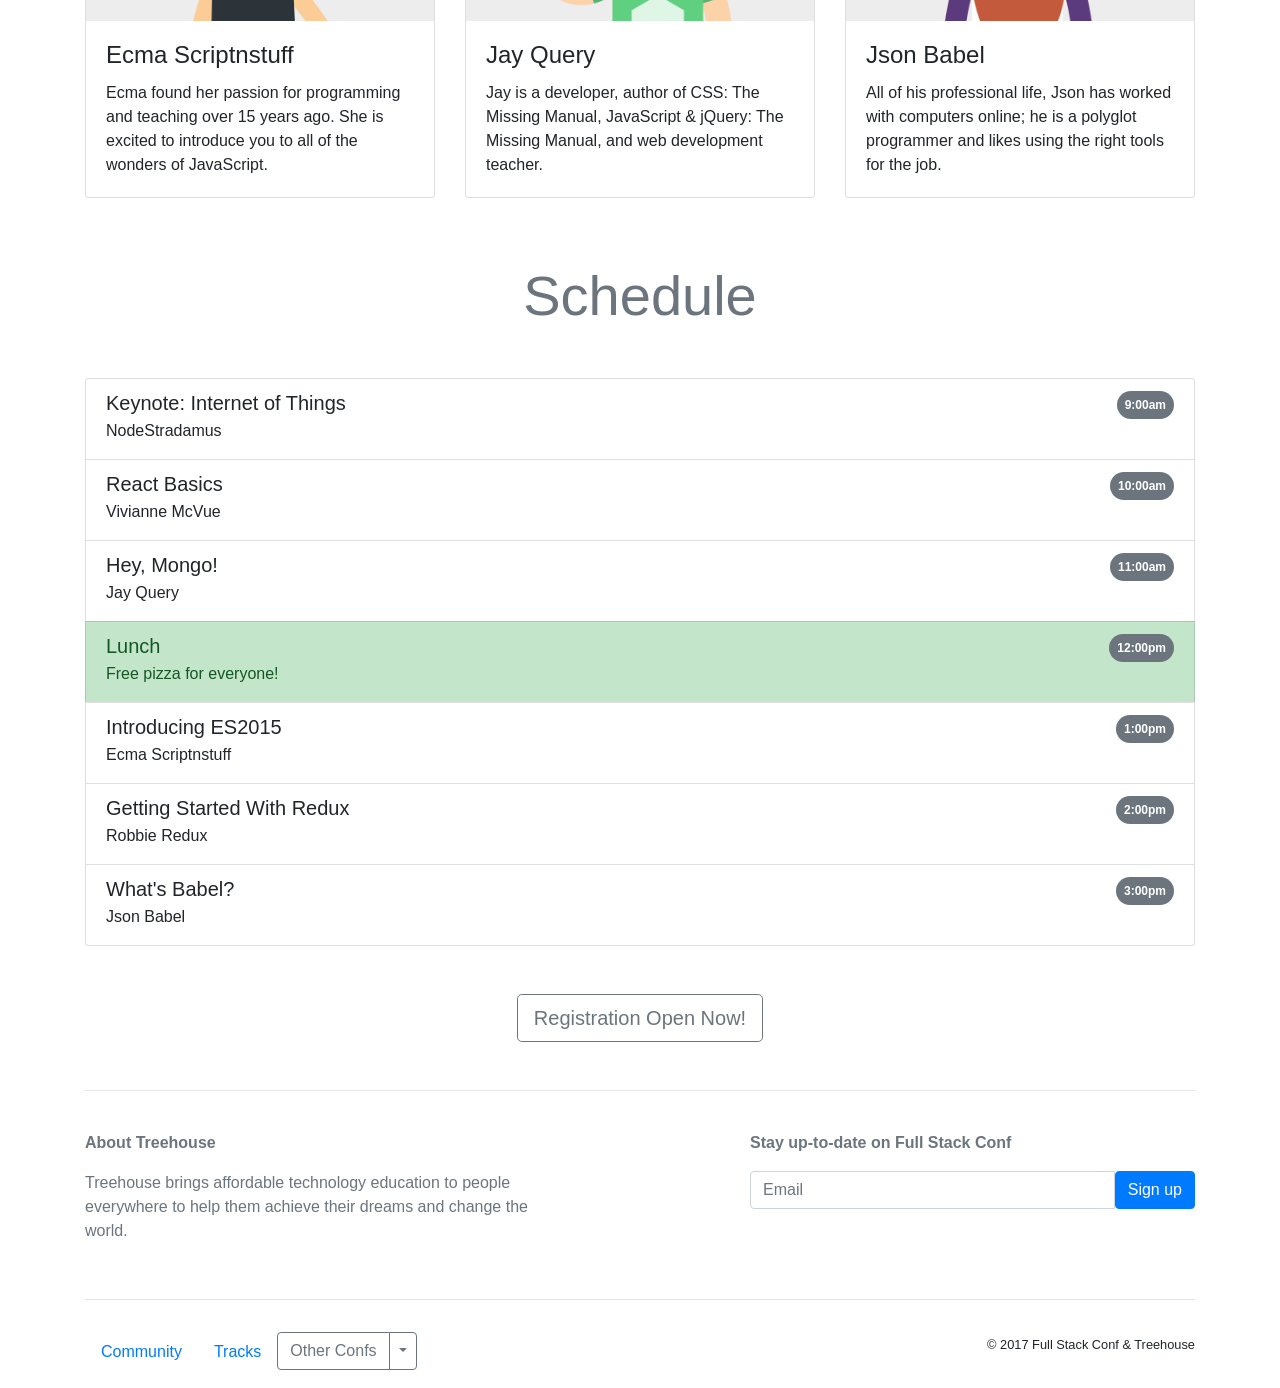
==== commit 2e80c2ee: "change navbar color" ====
--- a/index.html
+++ b/index.html
@@ -10,7 +10,7 @@
   </head>
   <body id="home" data-spy="scroll" data-target=".navbar" data-offset="100">
     <!-- Navbar -->
-    <nav class="navbar navbar-expand-lg navbar-light bg-secondary fixed-top">
+    <nav class="navbar navbar-expand-lg navbar-light bg-info fixed-top">
       <div class="container">
         <a class="navbar-brand order-1 mr-0" href="https://www.teamtreehouse.com" target="_blank">Presented by Treehouse</a>
         <button class="navbar-toggler" type="button" data-toggle="collapse" data-target="#navbarNavAltMarkup" aria-controls="navbarNavAltMarkup" aria-expanded="false" aria-label="Toggle navigation">
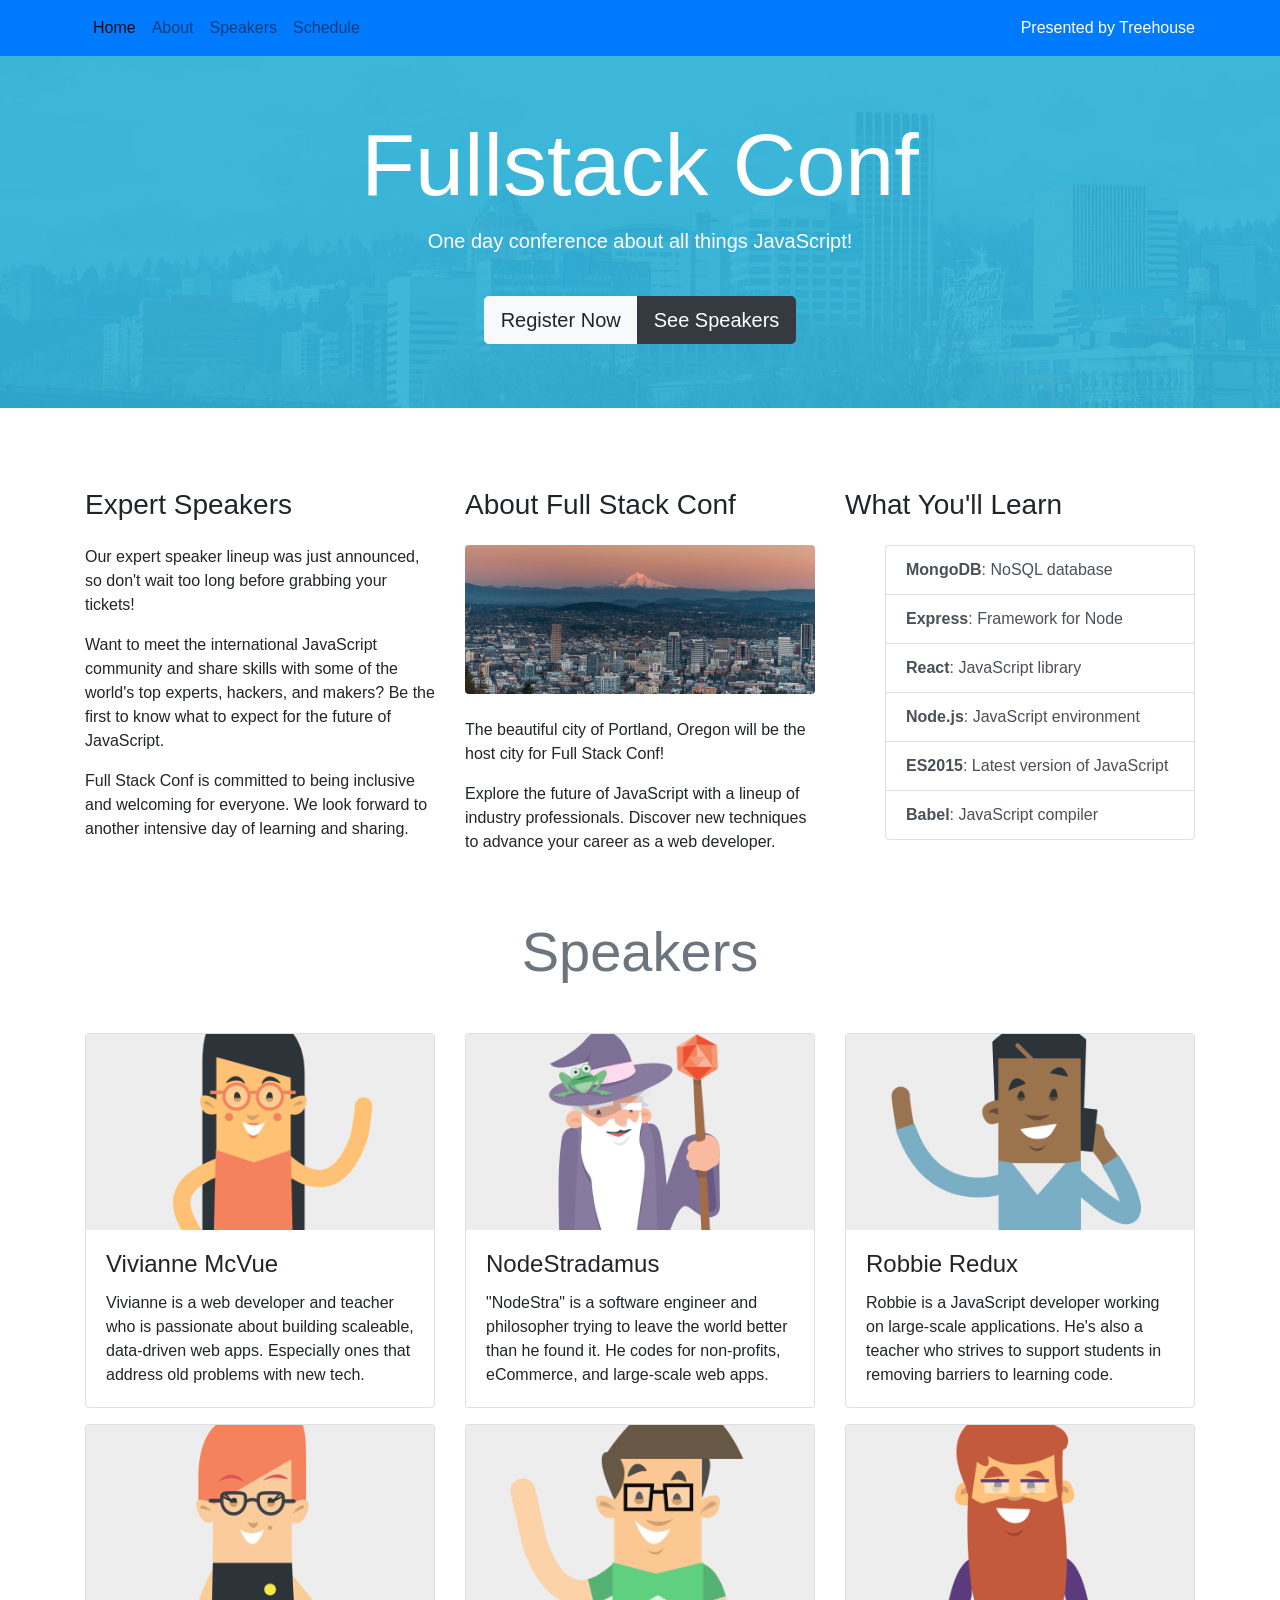
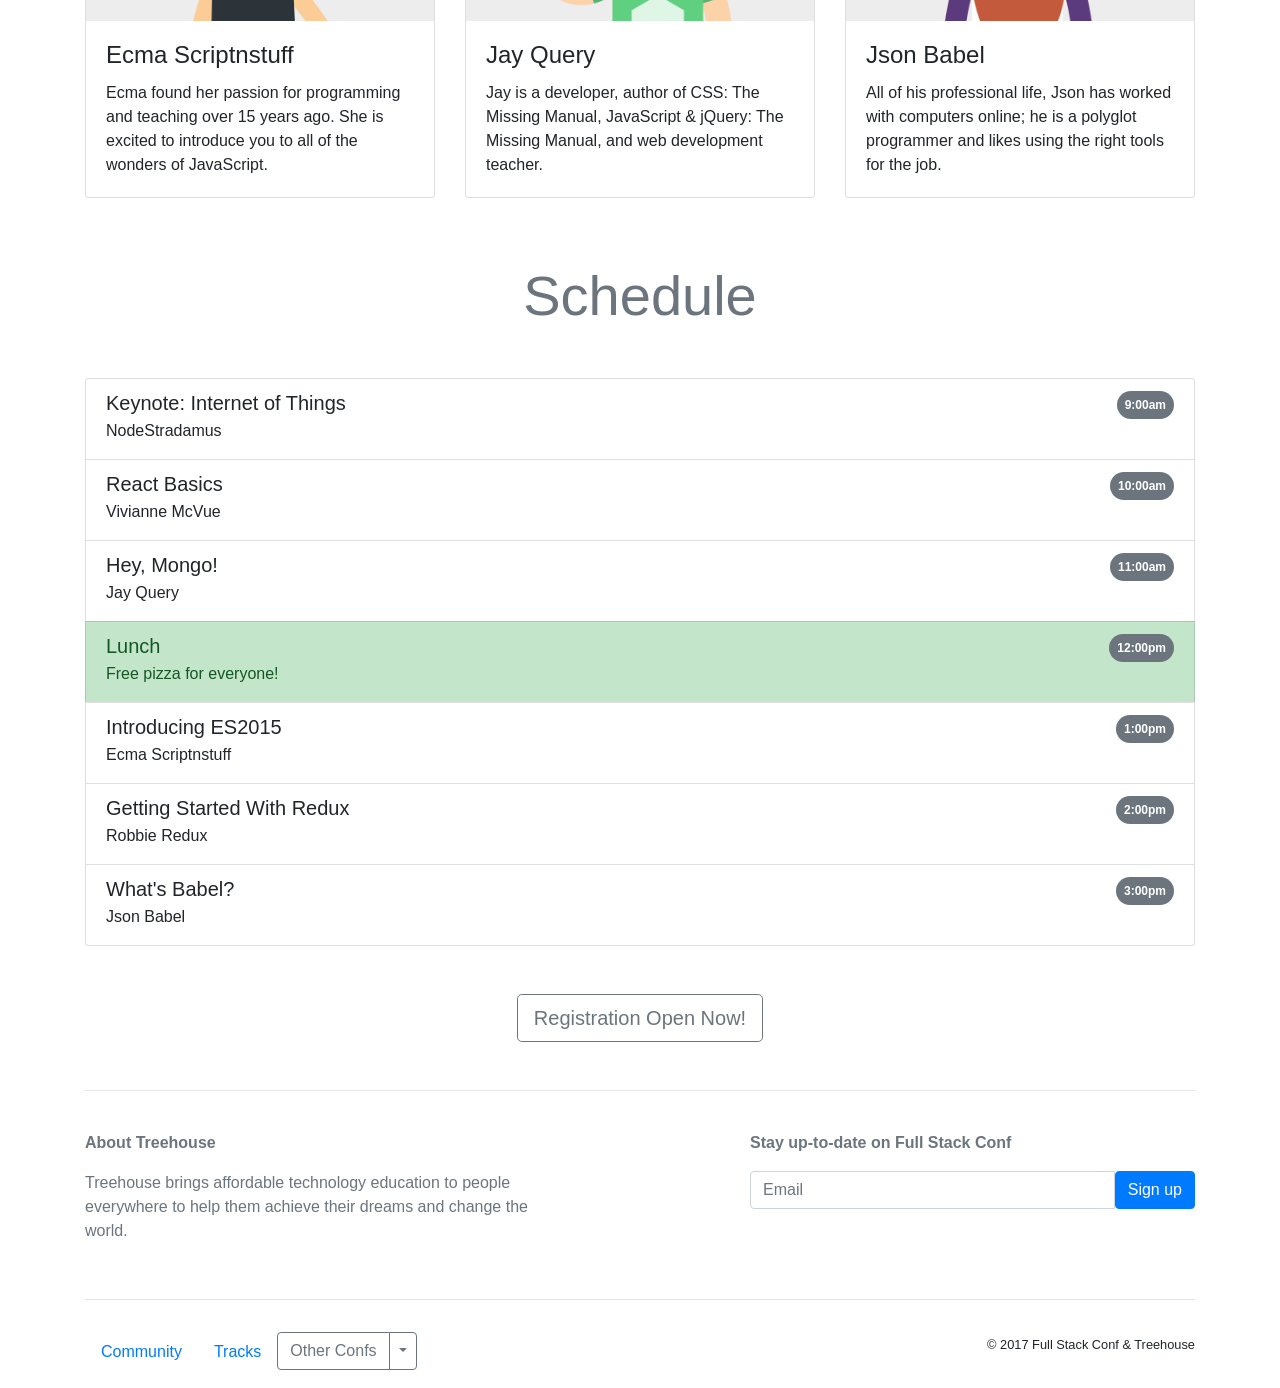
==== commit f078ab90: "change navbar color" ====
--- a/index.html
+++ b/index.html
@@ -10,7 +10,7 @@
   </head>
   <body id="home" data-spy="scroll" data-target=".navbar" data-offset="100">
     <!-- Navbar -->
-    <nav class="navbar navbar-expand-lg navbar-light bg-info fixed-top">
+    <nav class="navbar navbar-expand-lg navbar-light bg-primary fixed-top">
       <div class="container">
         <a class="navbar-brand order-1 mr-0" href="https://www.teamtreehouse.com" target="_blank">Presented by Treehouse</a>
         <button class="navbar-toggler" type="button" data-toggle="collapse" data-target="#navbarNavAltMarkup" aria-controls="navbarNavAltMarkup" aria-expanded="false" aria-label="Toggle navigation">
